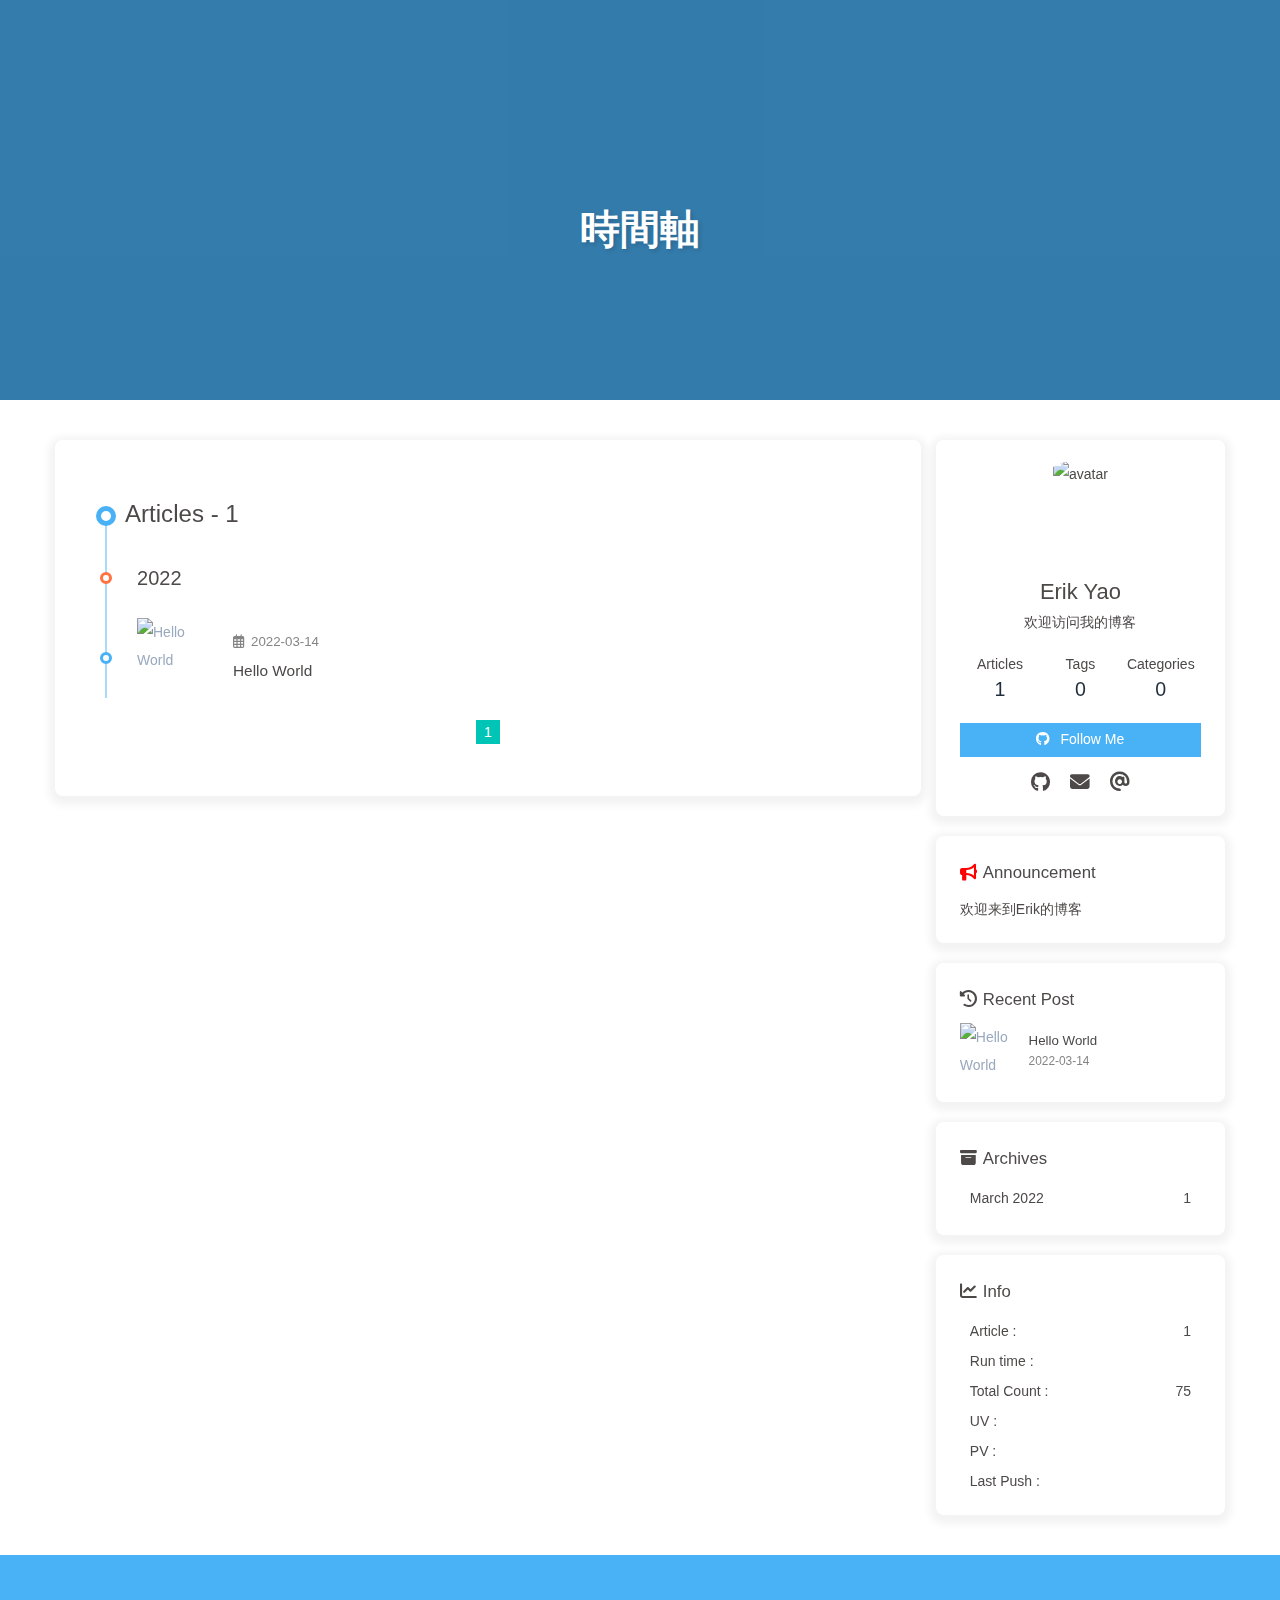
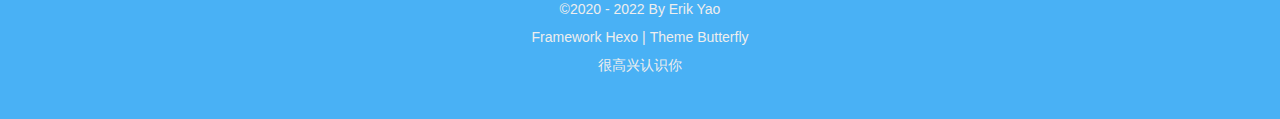
==== archives/index.html @ ccae439d "Site updated: 2022-03-14 22:04:06" ====
<!DOCTYPE html><html lang="zh-CH" data-theme="light"><head><meta charset="UTF-8"><meta http-equiv="X-UA-Compatible" content="IE=edge"><meta name="viewport" content="width=device-width, initial-scale=1.0, maximum-scale=1.0, user-scalable=no"><title>時間軸 | ErikYao's Blog</title><meta name="keywords" content="博客,ErikYao"><meta name="author" content="Erik Yao"><meta name="copyright" content="Erik Yao"><meta name="format-detection" content="telephone=no"><meta name="theme-color" content="#ffffff"><meta name="description" content="欢迎访问我的博客">
<meta property="og:type" content="website">
<meta property="og:title" content="ErikYao&#39;s Blog">
<meta property="og:url" content="http://example.com/archives/index.html">
<meta property="og:site_name" content="ErikYao&#39;s Blog">
<meta property="og:description" content="欢迎访问我的博客">
<meta property="og:locale" content="zh_CH">
<meta property="og:image" content="http://img.crcz.com/allimg/202003/27/1585295719662904.jpg">
<meta property="article:author" content="Erik Yao">
<meta property="article:tag" content="博客,ErikYao">
<meta name="twitter:card" content="summary">
<meta name="twitter:image" content="http://img.crcz.com/allimg/202003/27/1585295719662904.jpg"><link rel="shortcut icon" href="/img/favicon.png"><link rel="canonical" href="http://example.com/archives/"><link rel="preconnect" href="//cdn.jsdelivr.net"/><link rel="preconnect" href="//busuanzi.ibruce.info"/><link rel="stylesheet" href="/css/index.css"><link rel="stylesheet" href="https://cdn.jsdelivr.net/npm/@fortawesome/fontawesome-free@6/css/all.min.css" media="print" onload="this.media='all'"><link rel="stylesheet" href="https://cdn.jsdelivr.net/npm/@fancyapps/ui/dist/fancybox.css" media="print" onload="this.media='all'"><script>const GLOBAL_CONFIG = { 
  root: '/',
  algolia: undefined,
  localSearch: {"path":"search.xml","languages":{"hits_empty":"We didn't find any results for the search: ${query}"}},
  translate: {"defaultEncoding":2,"translateDelay":0,"msgToTraditionalChinese":"繁","msgToSimplifiedChinese":"簡"},
  noticeOutdate: undefined,
  highlight: {"plugin":"highlighjs","highlightCopy":true,"highlightLang":true,"highlightHeightLimit":50},
  copy: {
    success: 'Copy successfully',
    error: 'Copy error',
    noSupport: 'The browser does not support'
  },
  relativeDate: {
    homepage: false,
    post: false
  },
  runtime: 'days',
  date_suffix: {
    just: 'Just',
    min: 'minutes ago',
    hour: 'hours ago',
    day: 'days ago',
    month: 'months ago'
  },
  copyright: undefined,
  lightbox: 'fancybox',
  Snackbar: undefined,
  source: {
    justifiedGallery: {
      js: 'https://cdn.jsdelivr.net/npm/flickr-justified-gallery@2/dist/fjGallery.min.js',
      css: 'https://cdn.jsdelivr.net/npm/flickr-justified-gallery@2/dist/fjGallery.min.css'
    }
  },
  isPhotoFigcaption: false,
  islazyload: false,
  isAnchor: false
}</script><script id="config-diff">var GLOBAL_CONFIG_SITE = {
  title: '時間軸',
  isPost: false,
  isHome: false,
  isHighlightShrink: false,
  isToc: false,
  postUpdate: '2022-03-14 22:02:42'
}</script><noscript><style type="text/css">
  #nav {
    opacity: 1
  }
  .justified-gallery img {
    opacity: 1
  }

  #recent-posts time,
  #post-meta time {
    display: inline !important
  }
</style></noscript><script>(win=>{
    win.saveToLocal = {
      set: function setWithExpiry(key, value, ttl) {
        if (ttl === 0) return
        const now = new Date()
        const expiryDay = ttl * 86400000
        const item = {
          value: value,
          expiry: now.getTime() + expiryDay,
        }
        localStorage.setItem(key, JSON.stringify(item))
      },

      get: function getWithExpiry(key) {
        const itemStr = localStorage.getItem(key)

        if (!itemStr) {
          return undefined
        }
        const item = JSON.parse(itemStr)
        const now = new Date()

        if (now.getTime() > item.expiry) {
          localStorage.removeItem(key)
          return undefined
        }
        return item.value
      }
    }
  
    win.getScript = url => new Promise((resolve, reject) => {
      const script = document.createElement('script')
      script.src = url
      script.async = true
      script.onerror = reject
      script.onload = script.onreadystatechange = function() {
        const loadState = this.readyState
        if (loadState && loadState !== 'loaded' && loadState !== 'complete') return
        script.onload = script.onreadystatechange = null
        resolve()
      }
      document.head.appendChild(script)
    })
  
      win.activateDarkMode = function () {
        document.documentElement.setAttribute('data-theme', 'dark')
        if (document.querySelector('meta[name="theme-color"]') !== null) {
          document.querySelector('meta[name="theme-color"]').setAttribute('content', '#0d0d0d')
        }
      }
      win.activateLightMode = function () {
        document.documentElement.setAttribute('data-theme', 'light')
        if (document.querySelector('meta[name="theme-color"]') !== null) {
          document.querySelector('meta[name="theme-color"]').setAttribute('content', '#ffffff')
        }
      }
      const t = saveToLocal.get('theme')
    
          if (t === 'dark') activateDarkMode()
          else if (t === 'light') activateLightMode()
        
      const asideStatus = saveToLocal.get('aside-status')
      if (asideStatus !== undefined) {
        if (asideStatus === 'hide') {
          document.documentElement.classList.add('hide-aside')
        } else {
          document.documentElement.classList.remove('hide-aside')
        }
      }
    
    const detectApple = () => {
      if(/iPad|iPhone|iPod|Macintosh/.test(navigator.userAgent)){
        document.documentElement.classList.add('apple')
      }
    }
    detectApple()
    })(window)</script><meta name="generator" content="Hexo 6.1.0"></head><body><div id="web_bg"></div><div id="sidebar"><div id="menu-mask"></div><div id="sidebar-menus"><div class="avatar-img is-center"><img src="http://img.crcz.com/allimg/202003/27/1585295719662904.jpg" onerror="onerror=null;src='/img/friend_404.gif'" alt="avatar"/></div><div class="site-data is-center"><div class="data-item"><a href="/archives/"><div class="headline">Articles</div><div class="length-num">1</div></a></div><div class="data-item"><a href="/tags/"><div class="headline">Tags</div><div class="length-num">0</div></a></div><div class="data-item"><a href="/categories/"><div class="headline">Categories</div><div class="length-num">0</div></a></div></div><hr/><div class="menus_items"><div class="menus_item"><a class="site-page" href="/"><i class="fa-fw fas fa-home"></i><span> 首頁</span></a></div><div class="menus_item"><a class="site-page" href="/archives/"><i class="fa-fw fas fa-archive"></i><span> 時間軸</span></a></div><div class="menus_item"><a class="site-page" href="/tags/"><i class="fa-fw fas fa-tags"></i><span> 標籤</span></a></div><div class="menus_item"><a class="site-page" href="/categories/"><i class="fa-fw fas fa-folder-open"></i><span> 分類</span></a></div><div class="menus_item"><a class="site-page group hide" href="javascript:void(0);"><i class="fa-fw fas fa-list"></i><span> 清單</span><i class="fas fa-chevron-down"></i></a><ul class="menus_item_child"><li><a class="site-page child" href="/music/"><i class="fa-fw fas fa-music"></i><span> 音樂</span></a></li><li><a class="site-page child" href="/movies/"><i class="fa-fw fas fa-video"></i><span> 電影</span></a></li></ul></div><div class="menus_item"><a class="site-page" href="/link/"><i class="fa-fw fas fa-link"></i><span> 友鏈</span></a></div><div class="menus_item"><a class="site-page" href="/about/"><i class="fa-fw fas fa-heart"></i><span> 關於</span></a></div></div></div></div><div class="page" id="body-wrap"><header class="not-home-page" id="page-header" style="background-image: url('https://cdn.pixabay.com/photo/2020/02/24/14/24/cat-4876360__340.jpg')"><nav id="nav"><span id="blog_name"><a id="site-name" href="/">ErikYao's Blog</a></span><div id="menus"><div id="search-button"><a class="site-page social-icon search"><i class="fas fa-search fa-fw"></i><span> Search</span></a></div><div class="menus_items"><div class="menus_item"><a class="site-page" href="/"><i class="fa-fw fas fa-home"></i><span> 首頁</span></a></div><div class="menus_item"><a class="site-page" href="/archives/"><i class="fa-fw fas fa-archive"></i><span> 時間軸</span></a></div><div class="menus_item"><a class="site-page" href="/tags/"><i class="fa-fw fas fa-tags"></i><span> 標籤</span></a></div><div class="menus_item"><a class="site-page" href="/categories/"><i class="fa-fw fas fa-folder-open"></i><span> 分類</span></a></div><div class="menus_item"><a class="site-page group hide" href="javascript:void(0);"><i class="fa-fw fas fa-list"></i><span> 清單</span><i class="fas fa-chevron-down"></i></a><ul class="menus_item_child"><li><a class="site-page child" href="/music/"><i class="fa-fw fas fa-music"></i><span> 音樂</span></a></li><li><a class="site-page child" href="/movies/"><i class="fa-fw fas fa-video"></i><span> 電影</span></a></li></ul></div><div class="menus_item"><a class="site-page" href="/link/"><i class="fa-fw fas fa-link"></i><span> 友鏈</span></a></div><div class="menus_item"><a class="site-page" href="/about/"><i class="fa-fw fas fa-heart"></i><span> 關於</span></a></div></div><div id="toggle-menu"><a class="site-page"><i class="fas fa-bars fa-fw"></i></a></div></div></nav><div id="page-site-info"><h1 id="site-title">時間軸</h1></div></header><main class="layout" id="content-inner"><div id="archive"><div class="article-sort-title">Articles - 1</div><div class="article-sort"><div class="article-sort-item year">2022</div><div class="article-sort-item"><a class="article-sort-item-img" href="/2022/03/14/hello-world/" title="Hello World"><img src="https://cdn.pixabay.com/photo/2015/04/23/22/00/tree-736881__340.jpg" alt="Hello World" onerror="this.onerror=null;this.src='/img/404.jpg'"></a><div class="article-sort-item-info"><div class="article-sort-item-time"><i class="far fa-calendar-alt"></i><time class="post-meta-date-created" datetime="2022-03-14T04:29:51.866Z" title="Created 2022-03-14 12:29:51">2022-03-14</time></div><a class="article-sort-item-title" href="/2022/03/14/hello-world/" title="Hello World">Hello World</a></div></div></div><nav id="pagination"><div class="pagination"><span class="page-number current">1</span></div></nav></div><div class="aside-content" id="aside-content"><div class="card-widget card-info"><div class="is-center"><div class="avatar-img"><img src="http://img.crcz.com/allimg/202003/27/1585295719662904.jpg" onerror="this.onerror=null;this.src='/img/friend_404.gif'" alt="avatar"/></div><div class="author-info__name">Erik Yao</div><div class="author-info__description">欢迎访问我的博客</div></div><div class="card-info-data is-center"><div class="card-info-data-item"><a href="/archives/"><div class="headline">Articles</div><div class="length-num">1</div></a></div><div class="card-info-data-item"><a href="/tags/"><div class="headline">Tags</div><div class="length-num">0</div></a></div><div class="card-info-data-item"><a href="/categories/"><div class="headline">Categories</div><div class="length-num">0</div></a></div></div><a id="card-info-btn" target="_blank" rel="noopener" href="https://github.com/xxxxxx"><i class="fab fa-github"></i><span>Follow Me</span></a><div class="card-info-social-icons is-center"><a class="social-icon" href="https://github.com/Erik-Yao" target="_blank" title="Github"><i class="fab fa-github"></i></a><a class="social-icon" href="mailto:erikyaoyyf@gmail.com" target="_blank" title="Email"><i class="fas fa-envelope"></i></a><a class="social-icon" href="mailto:2275593397@qq.com" target="_blank" title="QQ"><i class="fas fa-solid fa-at"></i></a></div></div><div class="card-widget card-announcement"><div class="item-headline"><i class="fas fa-bullhorn fa-shake"></i><span>Announcement</span></div><div class="announcement_content">欢迎来到Erik的博客</div></div><div class="sticky_layout"><div class="card-widget card-recent-post"><div class="item-headline"><i class="fas fa-history"></i><span>Recent Post</span></div><div class="aside-list"><div class="aside-list-item"><a class="thumbnail" href="/2022/03/14/hello-world/" title="Hello World"><img src="https://cdn.pixabay.com/photo/2015/04/23/22/00/tree-736881__340.jpg" onerror="this.onerror=null;this.src='/img/404.jpg'" alt="Hello World"/></a><div class="content"><a class="title" href="/2022/03/14/hello-world/" title="Hello World">Hello World</a><time datetime="2022-03-14T04:29:51.866Z" title="Created 2022-03-14 12:29:51">2022-03-14</time></div></div></div></div><div class="card-widget card-archives"><div class="item-headline"><i class="fas fa-archive"></i><span>Archives</span></div><ul class="card-archive-list"><li class="card-archive-list-item"><a class="card-archive-list-link" href="/archives/2022/03/"><span class="card-archive-list-date">March 2022</span><span class="card-archive-list-count">1</span></a></li></ul></div><div class="card-widget card-webinfo"><div class="item-headline"><i class="fas fa-chart-line"></i><span>Info</span></div><div class="webinfo"><div class="webinfo-item"><div class="item-name">Article :</div><div class="item-count">1</div></div><div class="webinfo-item"><div class="item-name">Run time :</div><div class="item-count" id="runtimeshow" data-publishDate="2022-03-14T04:00:00.000Z"></div></div><div class="webinfo-item"><div class="item-name">Total Count :</div><div class="item-count">75</div></div><div class="webinfo-item"><div class="item-name">UV :</div><div class="item-count" id="busuanzi_value_site_uv"></div></div><div class="webinfo-item"><div class="item-name">PV :</div><div class="item-count" id="busuanzi_value_site_pv"></div></div><div class="webinfo-item"><div class="item-name">Last Push :</div><div class="item-count" id="last-push-date" data-lastPushDate="2022-03-14T14:02:42.640Z"></div></div></div></div></div></div></main><footer id="footer"><div id="footer-wrap"><div class="copyright">&copy;2020 - 2022 By Erik Yao</div><div class="framework-info"><span>Framework </span><a target="_blank" rel="noopener" href="https://hexo.io">Hexo</a><span class="footer-separator">|</span><span>Theme </span><a target="_blank" rel="noopener" href="https://github.com/jerryc127/hexo-theme-butterfly">Butterfly</a></div><div class="footer_custom_text">很高兴认识你</div></div></footer></div><div id="rightside"><div id="rightside-config-hide"><button id="translateLink" type="button" title="Toggle Between Traditional Chinese And Simplified Chinese">繁</button><button id="darkmode" type="button" title="Toggle Between Light And Dark Mode"><i class="fas fa-adjust"></i></button><button id="hide-aside-btn" type="button" title="Toggle between single-column and double-column"><i class="fas fa-arrows-alt-h"></i></button></div><div id="rightside-config-show"><button id="rightside_config" type="button" title="Setting"><i class="fas fa-cog fa-spin"></i></button><button id="go-up" type="button" title="Back To Top"><i class="fas fa-arrow-up"></i></button></div></div><div id="local-search"><div class="search-dialog"><nav class="search-nav"><span class="search-dialog-title">Local search</span><span id="loading-status"></span><button class="search-close-button"><i class="fas fa-times"></i></button></nav><div class="is-center" id="loading-database"><i class="fas fa-spinner fa-pulse"></i><span>  Loading the Database</span></div><div class="search-wrap"><div id="local-search-input"><div class="local-search-box"><input class="local-search-box--input" placeholder="Search for Posts" type="text"/></div></div><hr/><div id="local-search-results"></div></div></div><div id="search-mask"></div></div><div><script src="/js/utils.js"></script><script src="/js/main.js"></script><script src="/js/tw_cn.js"></script><script src="https://cdn.jsdelivr.net/npm/@fancyapps/ui/dist/fancybox.umd.js"></script><script src="https://cdn.jsdelivr.net/npm/instant.page/instantpage.min.js" type="module"></script><script>function panguFn () {
  if (typeof pangu === 'object') pangu.autoSpacingPage()
  else {
    getScript('https://cdn.jsdelivr.net/npm/pangu/dist/browser/pangu.min.js')
      .then(() => {
        pangu.autoSpacingPage()
      })
  }
}

function panguInit () {
  if (false){
    GLOBAL_CONFIG_SITE.isPost && panguFn()
  } else {
    panguFn()
  }
}

document.addEventListener('DOMContentLoaded', panguInit)</script><script src="/js/search/local-search.js"></script><div class="js-pjax"><script>(() => {
  const $mermaidWrap = document.querySelectorAll('#article-container .mermaid-wrap')
  if ($mermaidWrap.length) {
    window.runMermaid = () => {
      window.loadMermaid = true
      const theme = document.documentElement.getAttribute('data-theme') === 'dark' ? 'dark' : 'default'

      Array.from($mermaidWrap).forEach((item, index) => {
        const mermaidSrc = item.firstElementChild
        const mermaidThemeConfig = '%%{init:{ \'theme\':\'' + theme + '\'}}%%\n'
        const mermaidID = 'mermaid-' + index
        const mermaidDefinition = mermaidThemeConfig + mermaidSrc.textContent
        mermaid.mermaidAPI.render(mermaidID, mermaidDefinition, (svgCode) => {
          mermaidSrc.insertAdjacentHTML('afterend', svgCode)
        })
      })
    }

    const loadMermaid = () => {
      window.loadMermaid ? runMermaid() : getScript('https://cdn.jsdelivr.net/npm/mermaid/dist/mermaid.min.js').then(runMermaid)
    }

    window.pjax ? loadMermaid() : document.addEventListener('DOMContentLoaded', loadMermaid)
  }
})()</script></div><canvas class="fireworks" mobile="false"></canvas><script src="https://cdn.jsdelivr.net/npm/butterfly-extsrc@1/dist/fireworks.min.js"></script><script defer="defer" id="fluttering_ribbon" mobile="true" src="https://cdn.jsdelivr.net/npm/butterfly-extsrc@1/dist/canvas-fluttering-ribbon.min.js"></script><script src="https://cdn.jsdelivr.net/npm/butterfly-extsrc@1/dist/activate-power-mode.min.js"></script><script>POWERMODE.colorful = true;
POWERMODE.shake = true;
POWERMODE.mobile = false;
document.body.addEventListener('input', POWERMODE);
</script><script src="https://cdn.jsdelivr.net/npm/pjax/pjax.min.js"></script><script>let pjaxSelectors = ["title","#config-diff","#body-wrap","#rightside-config-hide","#rightside-config-show",".js-pjax"]

var pjax = new Pjax({
  elements: 'a:not([target="_blank"])',
  selectors: pjaxSelectors,
  cacheBust: false,
  analytics: false,
  scrollRestoration: false
})

document.addEventListener('pjax:send', function () {

  // removeEventListener scroll 
  window.tocScrollFn && window.removeEventListener('scroll', window.tocScrollFn)
  window.scrollCollect && window.removeEventListener('scroll', scrollCollect)

  typeof preloader === 'object' && preloader.initLoading()
  document.getElementById('rightside').style.cssText = "opacity: ''; transform: ''"
  
  if (window.aplayers) {
    for (let i = 0; i < window.aplayers.length; i++) {
      if (!window.aplayers[i].options.fixed) {
        window.aplayers[i].destroy()
      }
    }
  }

  typeof typed === 'object' && typed.destroy()

  //reset readmode
  const $bodyClassList = document.body.classList
  $bodyClassList.contains('read-mode') && $bodyClassList.remove('read-mode')

})

document.addEventListener('pjax:complete', function () {
  window.refreshFn()

  document.querySelectorAll('script[data-pjax]').forEach(item => {
    const newScript = document.createElement('script')
    const content = item.text || item.textContent || item.innerHTML || ""
    Array.from(item.attributes).forEach(attr => newScript.setAttribute(attr.name, attr.value))
    newScript.appendChild(document.createTextNode(content))
    item.parentNode.replaceChild(newScript, item)
  })

  GLOBAL_CONFIG.islazyload && window.lazyLoadInstance.update()

  typeof chatBtnFn === 'function' && chatBtnFn()
  typeof panguInit === 'function' && panguInit()

  // google analytics
  typeof gtag === 'function' && gtag('config', '', {'page_path': window.location.pathname});

  // baidu analytics
  typeof _hmt === 'object' && _hmt.push(['_trackPageview',window.location.pathname]);

  typeof loadMeting === 'function' && document.getElementsByClassName('aplayer').length && loadMeting()

  // prismjs
  typeof Prism === 'object' && Prism.highlightAll()

  typeof preloader === 'object' && preloader.endLoading()
})

document.addEventListener('pjax:error', (e) => {
  if (e.request.status === 404) {
    pjax.loadUrl('/404.html')
  }
})</script><script async data-pjax src="//busuanzi.ibruce.info/busuanzi/2.3/busuanzi.pure.mini.js"></script></div></body></html>
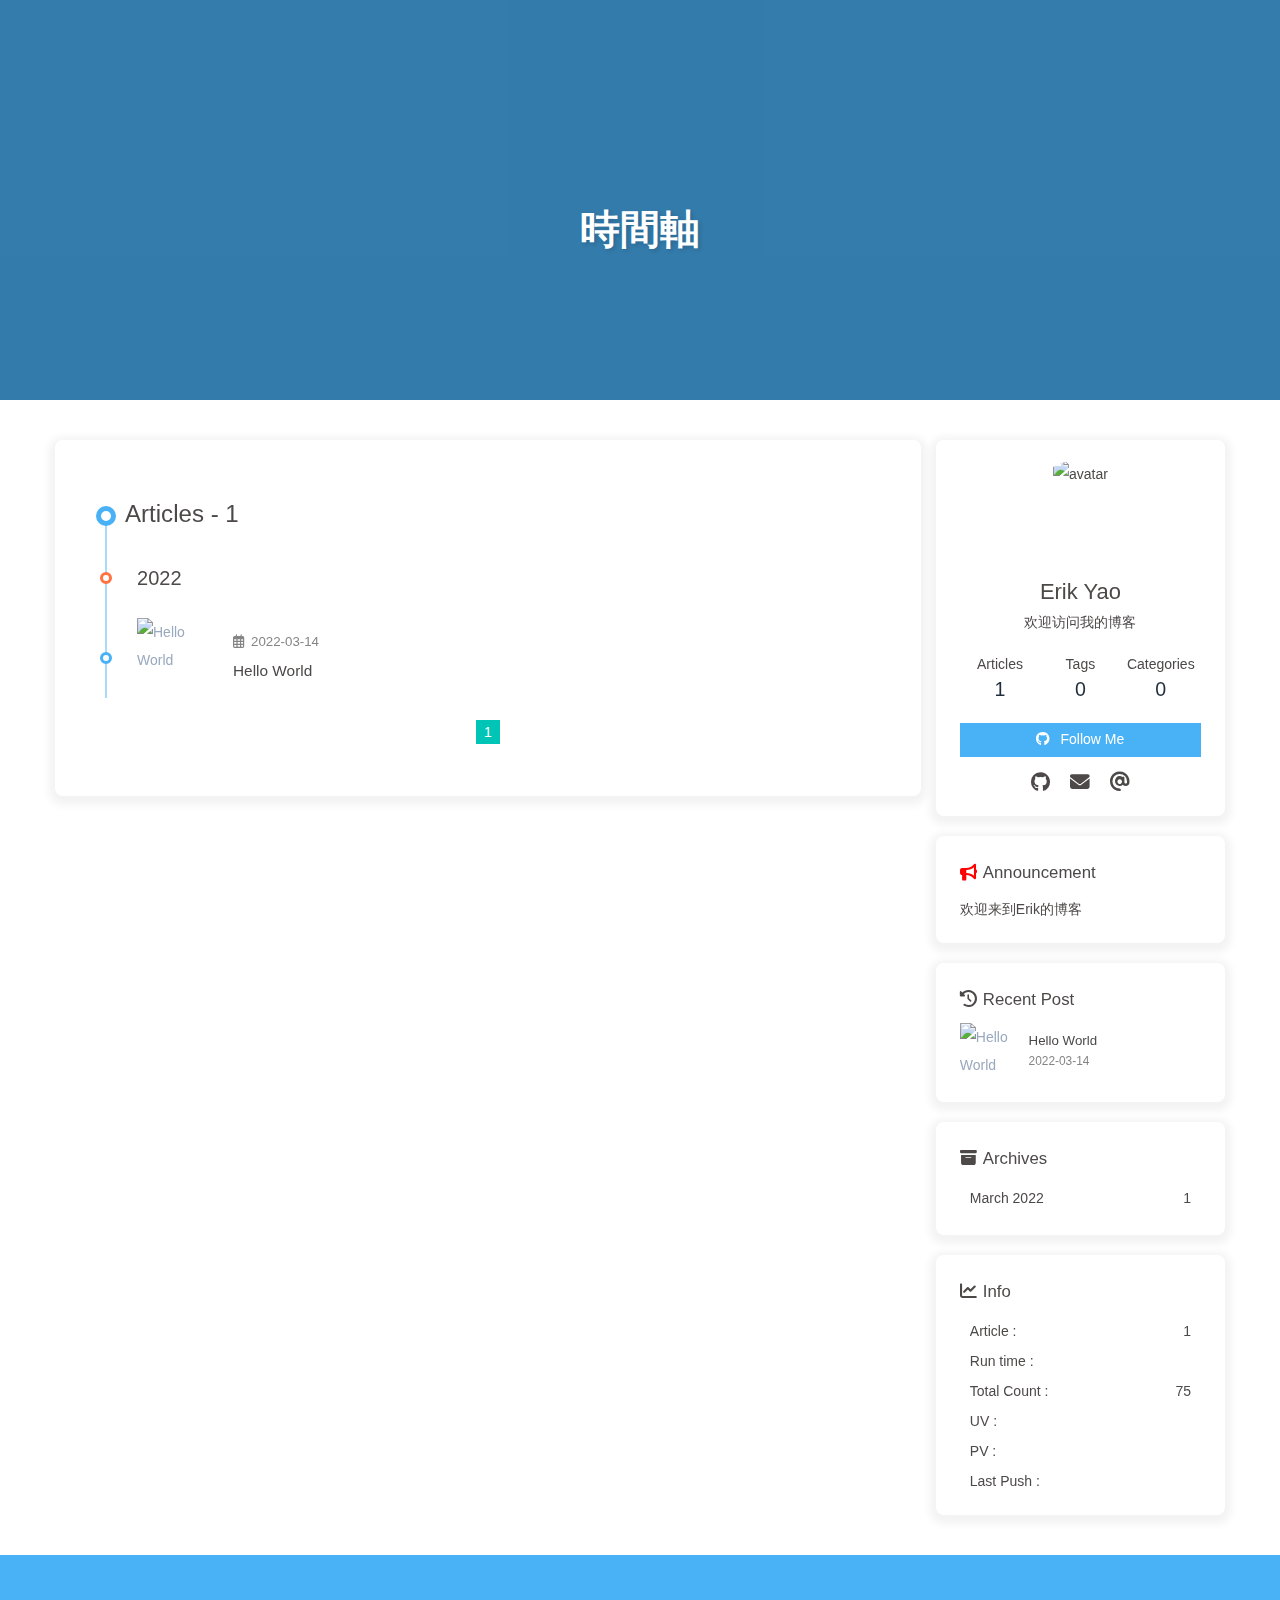
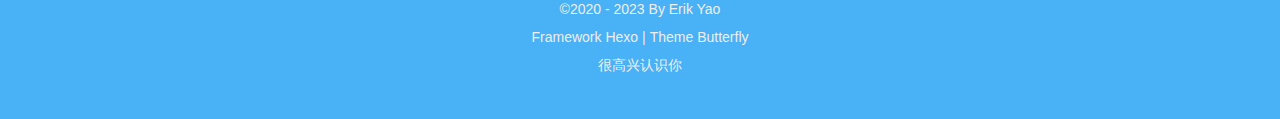
==== commit 49c2fefb: "Site updated: 2023-01-25 02:01:11" ====
--- a/archives/index.html
+++ b/archives/index.html
@@ -51,7 +51,7 @@
   isHome: false,
   isHighlightShrink: false,
   isToc: false,
-  postUpdate: '2022-03-14 22:02:42'
+  postUpdate: '2023-01-25 02:00:38'
 }</script><noscript><style type="text/css">
   #nav {
     opacity: 1
@@ -140,7 +140,7 @@
       }
     }
     detectApple()
-    })(window)</script><meta name="generator" content="Hexo 6.1.0"></head><body><div id="web_bg"></div><div id="sidebar"><div id="menu-mask"></div><div id="sidebar-menus"><div class="avatar-img is-center"><img src="http://img.crcz.com/allimg/202003/27/1585295719662904.jpg" onerror="onerror=null;src='/img/friend_404.gif'" alt="avatar"/></div><div class="site-data is-center"><div class="data-item"><a href="/archives/"><div class="headline">Articles</div><div class="length-num">1</div></a></div><div class="data-item"><a href="/tags/"><div class="headline">Tags</div><div class="length-num">0</div></a></div><div class="data-item"><a href="/categories/"><div class="headline">Categories</div><div class="length-num">0</div></a></div></div><hr/><div class="menus_items"><div class="menus_item"><a class="site-page" href="/"><i class="fa-fw fas fa-home"></i><span> 首頁</span></a></div><div class="menus_item"><a class="site-page" href="/archives/"><i class="fa-fw fas fa-archive"></i><span> 時間軸</span></a></div><div class="menus_item"><a class="site-page" href="/tags/"><i class="fa-fw fas fa-tags"></i><span> 標籤</span></a></div><div class="menus_item"><a class="site-page" href="/categories/"><i class="fa-fw fas fa-folder-open"></i><span> 分類</span></a></div><div class="menus_item"><a class="site-page group hide" href="javascript:void(0);"><i class="fa-fw fas fa-list"></i><span> 清單</span><i class="fas fa-chevron-down"></i></a><ul class="menus_item_child"><li><a class="site-page child" href="/music/"><i class="fa-fw fas fa-music"></i><span> 音樂</span></a></li><li><a class="site-page child" href="/movies/"><i class="fa-fw fas fa-video"></i><span> 電影</span></a></li></ul></div><div class="menus_item"><a class="site-page" href="/link/"><i class="fa-fw fas fa-link"></i><span> 友鏈</span></a></div><div class="menus_item"><a class="site-page" href="/about/"><i class="fa-fw fas fa-heart"></i><span> 關於</span></a></div></div></div></div><div class="page" id="body-wrap"><header class="not-home-page" id="page-header" style="background-image: url('https://cdn.pixabay.com/photo/2020/02/24/14/24/cat-4876360__340.jpg')"><nav id="nav"><span id="blog_name"><a id="site-name" href="/">ErikYao's Blog</a></span><div id="menus"><div id="search-button"><a class="site-page social-icon search"><i class="fas fa-search fa-fw"></i><span> Search</span></a></div><div class="menus_items"><div class="menus_item"><a class="site-page" href="/"><i class="fa-fw fas fa-home"></i><span> 首頁</span></a></div><div class="menus_item"><a class="site-page" href="/archives/"><i class="fa-fw fas fa-archive"></i><span> 時間軸</span></a></div><div class="menus_item"><a class="site-page" href="/tags/"><i class="fa-fw fas fa-tags"></i><span> 標籤</span></a></div><div class="menus_item"><a class="site-page" href="/categories/"><i class="fa-fw fas fa-folder-open"></i><span> 分類</span></a></div><div class="menus_item"><a class="site-page group hide" href="javascript:void(0);"><i class="fa-fw fas fa-list"></i><span> 清單</span><i class="fas fa-chevron-down"></i></a><ul class="menus_item_child"><li><a class="site-page child" href="/music/"><i class="fa-fw fas fa-music"></i><span> 音樂</span></a></li><li><a class="site-page child" href="/movies/"><i class="fa-fw fas fa-video"></i><span> 電影</span></a></li></ul></div><div class="menus_item"><a class="site-page" href="/link/"><i class="fa-fw fas fa-link"></i><span> 友鏈</span></a></div><div class="menus_item"><a class="site-page" href="/about/"><i class="fa-fw fas fa-heart"></i><span> 關於</span></a></div></div><div id="toggle-menu"><a class="site-page"><i class="fas fa-bars fa-fw"></i></a></div></div></nav><div id="page-site-info"><h1 id="site-title">時間軸</h1></div></header><main class="layout" id="content-inner"><div id="archive"><div class="article-sort-title">Articles - 1</div><div class="article-sort"><div class="article-sort-item year">2022</div><div class="article-sort-item"><a class="article-sort-item-img" href="/2022/03/14/hello-world/" title="Hello World"><img src="https://cdn.pixabay.com/photo/2015/04/23/22/00/tree-736881__340.jpg" alt="Hello World" onerror="this.onerror=null;this.src='/img/404.jpg'"></a><div class="article-sort-item-info"><div class="article-sort-item-time"><i class="far fa-calendar-alt"></i><time class="post-meta-date-created" datetime="2022-03-14T04:29:51.866Z" title="Created 2022-03-14 12:29:51">2022-03-14</time></div><a class="article-sort-item-title" href="/2022/03/14/hello-world/" title="Hello World">Hello World</a></div></div></div><nav id="pagination"><div class="pagination"><span class="page-number current">1</span></div></nav></div><div class="aside-content" id="aside-content"><div class="card-widget card-info"><div class="is-center"><div class="avatar-img"><img src="http://img.crcz.com/allimg/202003/27/1585295719662904.jpg" onerror="this.onerror=null;this.src='/img/friend_404.gif'" alt="avatar"/></div><div class="author-info__name">Erik Yao</div><div class="author-info__description">欢迎访问我的博客</div></div><div class="card-info-data is-center"><div class="card-info-data-item"><a href="/archives/"><div class="headline">Articles</div><div class="length-num">1</div></a></div><div class="card-info-data-item"><a href="/tags/"><div class="headline">Tags</div><div class="length-num">0</div></a></div><div class="card-info-data-item"><a href="/categories/"><div class="headline">Categories</div><div class="length-num">0</div></a></div></div><a id="card-info-btn" target="_blank" rel="noopener" href="https://github.com/xxxxxx"><i class="fab fa-github"></i><span>Follow Me</span></a><div class="card-info-social-icons is-center"><a class="social-icon" href="https://github.com/Erik-Yao" target="_blank" title="Github"><i class="fab fa-github"></i></a><a class="social-icon" href="mailto:erikyaoyyf@gmail.com" target="_blank" title="Email"><i class="fas fa-envelope"></i></a><a class="social-icon" href="mailto:2275593397@qq.com" target="_blank" title="QQ"><i class="fas fa-solid fa-at"></i></a></div></div><div class="card-widget card-announcement"><div class="item-headline"><i class="fas fa-bullhorn fa-shake"></i><span>Announcement</span></div><div class="announcement_content">欢迎来到Erik的博客</div></div><div class="sticky_layout"><div class="card-widget card-recent-post"><div class="item-headline"><i class="fas fa-history"></i><span>Recent Post</span></div><div class="aside-list"><div class="aside-list-item"><a class="thumbnail" href="/2022/03/14/hello-world/" title="Hello World"><img src="https://cdn.pixabay.com/photo/2015/04/23/22/00/tree-736881__340.jpg" onerror="this.onerror=null;this.src='/img/404.jpg'" alt="Hello World"/></a><div class="content"><a class="title" href="/2022/03/14/hello-world/" title="Hello World">Hello World</a><time datetime="2022-03-14T04:29:51.866Z" title="Created 2022-03-14 12:29:51">2022-03-14</time></div></div></div></div><div class="card-widget card-archives"><div class="item-headline"><i class="fas fa-archive"></i><span>Archives</span></div><ul class="card-archive-list"><li class="card-archive-list-item"><a class="card-archive-list-link" href="/archives/2022/03/"><span class="card-archive-list-date">March 2022</span><span class="card-archive-list-count">1</span></a></li></ul></div><div class="card-widget card-webinfo"><div class="item-headline"><i class="fas fa-chart-line"></i><span>Info</span></div><div class="webinfo"><div class="webinfo-item"><div class="item-name">Article :</div><div class="item-count">1</div></div><div class="webinfo-item"><div class="item-name">Run time :</div><div class="item-count" id="runtimeshow" data-publishDate="2022-03-14T04:00:00.000Z"></div></div><div class="webinfo-item"><div class="item-name">Total Count :</div><div class="item-count">75</div></div><div class="webinfo-item"><div class="item-name">UV :</div><div class="item-count" id="busuanzi_value_site_uv"></div></div><div class="webinfo-item"><div class="item-name">PV :</div><div class="item-count" id="busuanzi_value_site_pv"></div></div><div class="webinfo-item"><div class="item-name">Last Push :</div><div class="item-count" id="last-push-date" data-lastPushDate="2022-03-14T14:02:42.640Z"></div></div></div></div></div></div></main><footer id="footer"><div id="footer-wrap"><div class="copyright">&copy;2020 - 2022 By Erik Yao</div><div class="framework-info"><span>Framework </span><a target="_blank" rel="noopener" href="https://hexo.io">Hexo</a><span class="footer-separator">|</span><span>Theme </span><a target="_blank" rel="noopener" href="https://github.com/jerryc127/hexo-theme-butterfly">Butterfly</a></div><div class="footer_custom_text">很高兴认识你</div></div></footer></div><div id="rightside"><div id="rightside-config-hide"><button id="translateLink" type="button" title="Toggle Between Traditional Chinese And Simplified Chinese">繁</button><button id="darkmode" type="button" title="Toggle Between Light And Dark Mode"><i class="fas fa-adjust"></i></button><button id="hide-aside-btn" type="button" title="Toggle between single-column and double-column"><i class="fas fa-arrows-alt-h"></i></button></div><div id="rightside-config-show"><button id="rightside_config" type="button" title="Setting"><i class="fas fa-cog fa-spin"></i></button><button id="go-up" type="button" title="Back To Top"><i class="fas fa-arrow-up"></i></button></div></div><div id="local-search"><div class="search-dialog"><nav class="search-nav"><span class="search-dialog-title">Local search</span><span id="loading-status"></span><button class="search-close-button"><i class="fas fa-times"></i></button></nav><div class="is-center" id="loading-database"><i class="fas fa-spinner fa-pulse"></i><span>  Loading the Database</span></div><div class="search-wrap"><div id="local-search-input"><div class="local-search-box"><input class="local-search-box--input" placeholder="Search for Posts" type="text"/></div></div><hr/><div id="local-search-results"></div></div></div><div id="search-mask"></div></div><div><script src="/js/utils.js"></script><script src="/js/main.js"></script><script src="/js/tw_cn.js"></script><script src="https://cdn.jsdelivr.net/npm/@fancyapps/ui/dist/fancybox.umd.js"></script><script src="https://cdn.jsdelivr.net/npm/instant.page/instantpage.min.js" type="module"></script><script>function panguFn () {
+    })(window)</script><meta name="generator" content="Hexo 6.1.0"></head><body><div id="web_bg"></div><div id="sidebar"><div id="menu-mask"></div><div id="sidebar-menus"><div class="avatar-img is-center"><img src="http://img.crcz.com/allimg/202003/27/1585295719662904.jpg" onerror="onerror=null;src='/img/friend_404.gif'" alt="avatar"/></div><div class="site-data is-center"><div class="data-item"><a href="/archives/"><div class="headline">Articles</div><div class="length-num">1</div></a></div><div class="data-item"><a href="/tags/"><div class="headline">Tags</div><div class="length-num">0</div></a></div><div class="data-item"><a href="/categories/"><div class="headline">Categories</div><div class="length-num">0</div></a></div></div><hr/><div class="menus_items"><div class="menus_item"><a class="site-page" href="/"><i class="fa-fw fas fa-home"></i><span> 首頁</span></a></div><div class="menus_item"><a class="site-page" href="/archives/"><i class="fa-fw fas fa-archive"></i><span> 時間軸</span></a></div><div class="menus_item"><a class="site-page" href="/tags/"><i class="fa-fw fas fa-tags"></i><span> 標籤</span></a></div><div class="menus_item"><a class="site-page" href="/categories/"><i class="fa-fw fas fa-folder-open"></i><span> 分類</span></a></div><div class="menus_item"><a class="site-page group hide" href="javascript:void(0);"><i class="fa-fw fas fa-list"></i><span> 清單</span><i class="fas fa-chevron-down"></i></a><ul class="menus_item_child"><li><a class="site-page child" href="/music/"><i class="fa-fw fas fa-music"></i><span> 音樂</span></a></li><li><a class="site-page child" href="/movies/"><i class="fa-fw fas fa-video"></i><span> 電影</span></a></li></ul></div><div class="menus_item"><a class="site-page" href="/link/"><i class="fa-fw fas fa-link"></i><span> 友鏈</span></a></div><div class="menus_item"><a class="site-page" href="/about/"><i class="fa-fw fas fa-heart"></i><span> 關於</span></a></div></div></div></div><div class="page" id="body-wrap"><header class="not-home-page" id="page-header" style="background-image: url('https://cdn.pixabay.com/photo/2020/02/24/14/24/cat-4876360__340.jpg')"><nav id="nav"><span id="blog_name"><a id="site-name" href="/">ErikYao's Blog</a></span><div id="menus"><div id="search-button"><a class="site-page social-icon search"><i class="fas fa-search fa-fw"></i><span> Search</span></a></div><div class="menus_items"><div class="menus_item"><a class="site-page" href="/"><i class="fa-fw fas fa-home"></i><span> 首頁</span></a></div><div class="menus_item"><a class="site-page" href="/archives/"><i class="fa-fw fas fa-archive"></i><span> 時間軸</span></a></div><div class="menus_item"><a class="site-page" href="/tags/"><i class="fa-fw fas fa-tags"></i><span> 標籤</span></a></div><div class="menus_item"><a class="site-page" href="/categories/"><i class="fa-fw fas fa-folder-open"></i><span> 分類</span></a></div><div class="menus_item"><a class="site-page group hide" href="javascript:void(0);"><i class="fa-fw fas fa-list"></i><span> 清單</span><i class="fas fa-chevron-down"></i></a><ul class="menus_item_child"><li><a class="site-page child" href="/music/"><i class="fa-fw fas fa-music"></i><span> 音樂</span></a></li><li><a class="site-page child" href="/movies/"><i class="fa-fw fas fa-video"></i><span> 電影</span></a></li></ul></div><div class="menus_item"><a class="site-page" href="/link/"><i class="fa-fw fas fa-link"></i><span> 友鏈</span></a></div><div class="menus_item"><a class="site-page" href="/about/"><i class="fa-fw fas fa-heart"></i><span> 關於</span></a></div></div><div id="toggle-menu"><a class="site-page"><i class="fas fa-bars fa-fw"></i></a></div></div></nav><div id="page-site-info"><h1 id="site-title">時間軸</h1></div></header><main class="layout" id="content-inner"><div id="archive"><div class="article-sort-title">Articles - 1</div><div class="article-sort"><div class="article-sort-item year">2022</div><div class="article-sort-item"><a class="article-sort-item-img" href="/2022/03/14/hello-world/" title="Hello World"><img src="https://cdn.pixabay.com/photo/2015/04/23/22/00/tree-736881__340.jpg" alt="Hello World" onerror="this.onerror=null;this.src='/img/404.jpg'"></a><div class="article-sort-item-info"><div class="article-sort-item-time"><i class="far fa-calendar-alt"></i><time class="post-meta-date-created" datetime="2022-03-14T04:29:51.866Z" title="Created 2022-03-14 12:29:51">2022-03-14</time></div><a class="article-sort-item-title" href="/2022/03/14/hello-world/" title="Hello World">Hello World</a></div></div></div><nav id="pagination"><div class="pagination"><span class="page-number current">1</span></div></nav></div><div class="aside-content" id="aside-content"><div class="card-widget card-info"><div class="is-center"><div class="avatar-img"><img src="http://img.crcz.com/allimg/202003/27/1585295719662904.jpg" onerror="this.onerror=null;this.src='/img/friend_404.gif'" alt="avatar"/></div><div class="author-info__name">Erik Yao</div><div class="author-info__description">欢迎访问我的博客</div></div><div class="card-info-data is-center"><div class="card-info-data-item"><a href="/archives/"><div class="headline">Articles</div><div class="length-num">1</div></a></div><div class="card-info-data-item"><a href="/tags/"><div class="headline">Tags</div><div class="length-num">0</div></a></div><div class="card-info-data-item"><a href="/categories/"><div class="headline">Categories</div><div class="length-num">0</div></a></div></div><a id="card-info-btn" target="_blank" rel="noopener" href="https://github.com/xxxxxx"><i class="fab fa-github"></i><span>Follow Me</span></a><div class="card-info-social-icons is-center"><a class="social-icon" href="https://github.com/Erik-Yao" target="_blank" title="Github"><i class="fab fa-github"></i></a><a class="social-icon" href="mailto:erikyaoyyf@gmail.com" target="_blank" title="Email"><i class="fas fa-envelope"></i></a><a class="social-icon" href="mailto:2275593397@qq.com" target="_blank" title="QQ"><i class="fas fa-solid fa-at"></i></a></div></div><div class="card-widget card-announcement"><div class="item-headline"><i class="fas fa-bullhorn fa-shake"></i><span>Announcement</span></div><div class="announcement_content">欢迎来到Erik的博客</div></div><div class="sticky_layout"><div class="card-widget card-recent-post"><div class="item-headline"><i class="fas fa-history"></i><span>Recent Post</span></div><div class="aside-list"><div class="aside-list-item"><a class="thumbnail" href="/2022/03/14/hello-world/" title="Hello World"><img src="https://cdn.pixabay.com/photo/2015/04/23/22/00/tree-736881__340.jpg" onerror="this.onerror=null;this.src='/img/404.jpg'" alt="Hello World"/></a><div class="content"><a class="title" href="/2022/03/14/hello-world/" title="Hello World">Hello World</a><time datetime="2022-03-14T04:29:51.866Z" title="Created 2022-03-14 12:29:51">2022-03-14</time></div></div></div></div><div class="card-widget card-archives"><div class="item-headline"><i class="fas fa-archive"></i><span>Archives</span></div><ul class="card-archive-list"><li class="card-archive-list-item"><a class="card-archive-list-link" href="/archives/2022/03/"><span class="card-archive-list-date">March 2022</span><span class="card-archive-list-count">1</span></a></li></ul></div><div class="card-widget card-webinfo"><div class="item-headline"><i class="fas fa-chart-line"></i><span>Info</span></div><div class="webinfo"><div class="webinfo-item"><div class="item-name">Article :</div><div class="item-count">1</div></div><div class="webinfo-item"><div class="item-name">Run time :</div><div class="item-count" id="runtimeshow" data-publishDate="2022-03-14T04:00:00.000Z"></div></div><div class="webinfo-item"><div class="item-name">Total Count :</div><div class="item-count">75</div></div><div class="webinfo-item"><div class="item-name">UV :</div><div class="item-count" id="busuanzi_value_site_uv"></div></div><div class="webinfo-item"><div class="item-name">PV :</div><div class="item-count" id="busuanzi_value_site_pv"></div></div><div class="webinfo-item"><div class="item-name">Last Push :</div><div class="item-count" id="last-push-date" data-lastPushDate="2023-01-24T18:00:38.956Z"></div></div></div></div></div></div></main><footer id="footer"><div id="footer-wrap"><div class="copyright">&copy;2020 - 2023 By Erik Yao</div><div class="framework-info"><span>Framework </span><a target="_blank" rel="noopener" href="https://hexo.io">Hexo</a><span class="footer-separator">|</span><span>Theme </span><a target="_blank" rel="noopener" href="https://github.com/jerryc127/hexo-theme-butterfly">Butterfly</a></div><div class="footer_custom_text">很高兴认识你</div></div></footer></div><div id="rightside"><div id="rightside-config-hide"><button id="translateLink" type="button" title="Toggle Between Traditional Chinese And Simplified Chinese">繁</button><button id="darkmode" type="button" title="Toggle Between Light And Dark Mode"><i class="fas fa-adjust"></i></button><button id="hide-aside-btn" type="button" title="Toggle between single-column and double-column"><i class="fas fa-arrows-alt-h"></i></button></div><div id="rightside-config-show"><button id="rightside_config" type="button" title="Setting"><i class="fas fa-cog fa-spin"></i></button><button id="go-up" type="button" title="Back To Top"><i class="fas fa-arrow-up"></i></button></div></div><div id="local-search"><div class="search-dialog"><nav class="search-nav"><span class="search-dialog-title">Local search</span><span id="loading-status"></span><button class="search-close-button"><i class="fas fa-times"></i></button></nav><div class="is-center" id="loading-database"><i class="fas fa-spinner fa-pulse"></i><span>  Loading the Database</span></div><div class="search-wrap"><div id="local-search-input"><div class="local-search-box"><input class="local-search-box--input" placeholder="Search for Posts" type="text"/></div></div><hr/><div id="local-search-results"></div></div></div><div id="search-mask"></div></div><div><script src="/js/utils.js"></script><script src="/js/main.js"></script><script src="/js/tw_cn.js"></script><script src="https://cdn.jsdelivr.net/npm/@fancyapps/ui/dist/fancybox.umd.js"></script><script src="https://cdn.jsdelivr.net/npm/instant.page/instantpage.min.js" type="module"></script><script>function panguFn () {
   if (typeof pangu === 'object') pangu.autoSpacingPage()
   else {
     getScript('https://cdn.jsdelivr.net/npm/pangu/dist/browser/pangu.min.js')
@@ -182,11 +182,11 @@
 
     window.pjax ? loadMermaid() : document.addEventListener('DOMContentLoaded', loadMermaid)
   }
-})()</script></div><canvas class="fireworks" mobile="false"></canvas><script src="https://cdn.jsdelivr.net/npm/butterfly-extsrc@1/dist/fireworks.min.js"></script><script defer="defer" id="fluttering_ribbon" mobile="true" src="https://cdn.jsdelivr.net/npm/butterfly-extsrc@1/dist/canvas-fluttering-ribbon.min.js"></script><script src="https://cdn.jsdelivr.net/npm/butterfly-extsrc@1/dist/activate-power-mode.min.js"></script><script>POWERMODE.colorful = true;
+})()</script></div><div class="aplayer no-destroy" data-id="60198" data-server="netease" data-type="playlist" data-fixed="true" data-autoplay="true"> </div><canvas class="fireworks" mobile="false"></canvas><script src="https://cdn.jsdelivr.net/npm/butterfly-extsrc@1/dist/fireworks.min.js"></script><script defer="defer" id="fluttering_ribbon" mobile="true" src="https://cdn.jsdelivr.net/npm/butterfly-extsrc@1/dist/canvas-fluttering-ribbon.min.js"></script><script src="https://cdn.jsdelivr.net/npm/butterfly-extsrc@1/dist/activate-power-mode.min.js"></script><script>POWERMODE.colorful = true;
 POWERMODE.shake = true;
 POWERMODE.mobile = false;
 document.body.addEventListener('input', POWERMODE);
-</script><script src="https://cdn.jsdelivr.net/npm/pjax/pjax.min.js"></script><script>let pjaxSelectors = ["title","#config-diff","#body-wrap","#rightside-config-hide","#rightside-config-show",".js-pjax"]
+</script><link rel="stylesheet" href="https://cdn.jsdelivr.net/npm/aplayer/dist/APlayer.min.css" media="print" onload="this.media='all'"><script src="https://cdn.jsdelivr.net/npm/aplayer/dist/APlayer.min.js"></script><script src="https://cdn.jsdelivr.net/gh/metowolf/MetingJS@1.2/dist/Meting.min.js"></script><script src="https://cdn.jsdelivr.net/npm/pjax/pjax.min.js"></script><script>let pjaxSelectors = ["meta[property=\"og:image\"]","meta[property=\"og:title\"]","meta[property=\"og:url\"]","title","#config-diff","#body-wrap","#rightside-config-hide","#rightside-config-show",".js-pjax"]
 
 var pjax = new Pjax({
   elements: 'a:not([target="_blank"])',
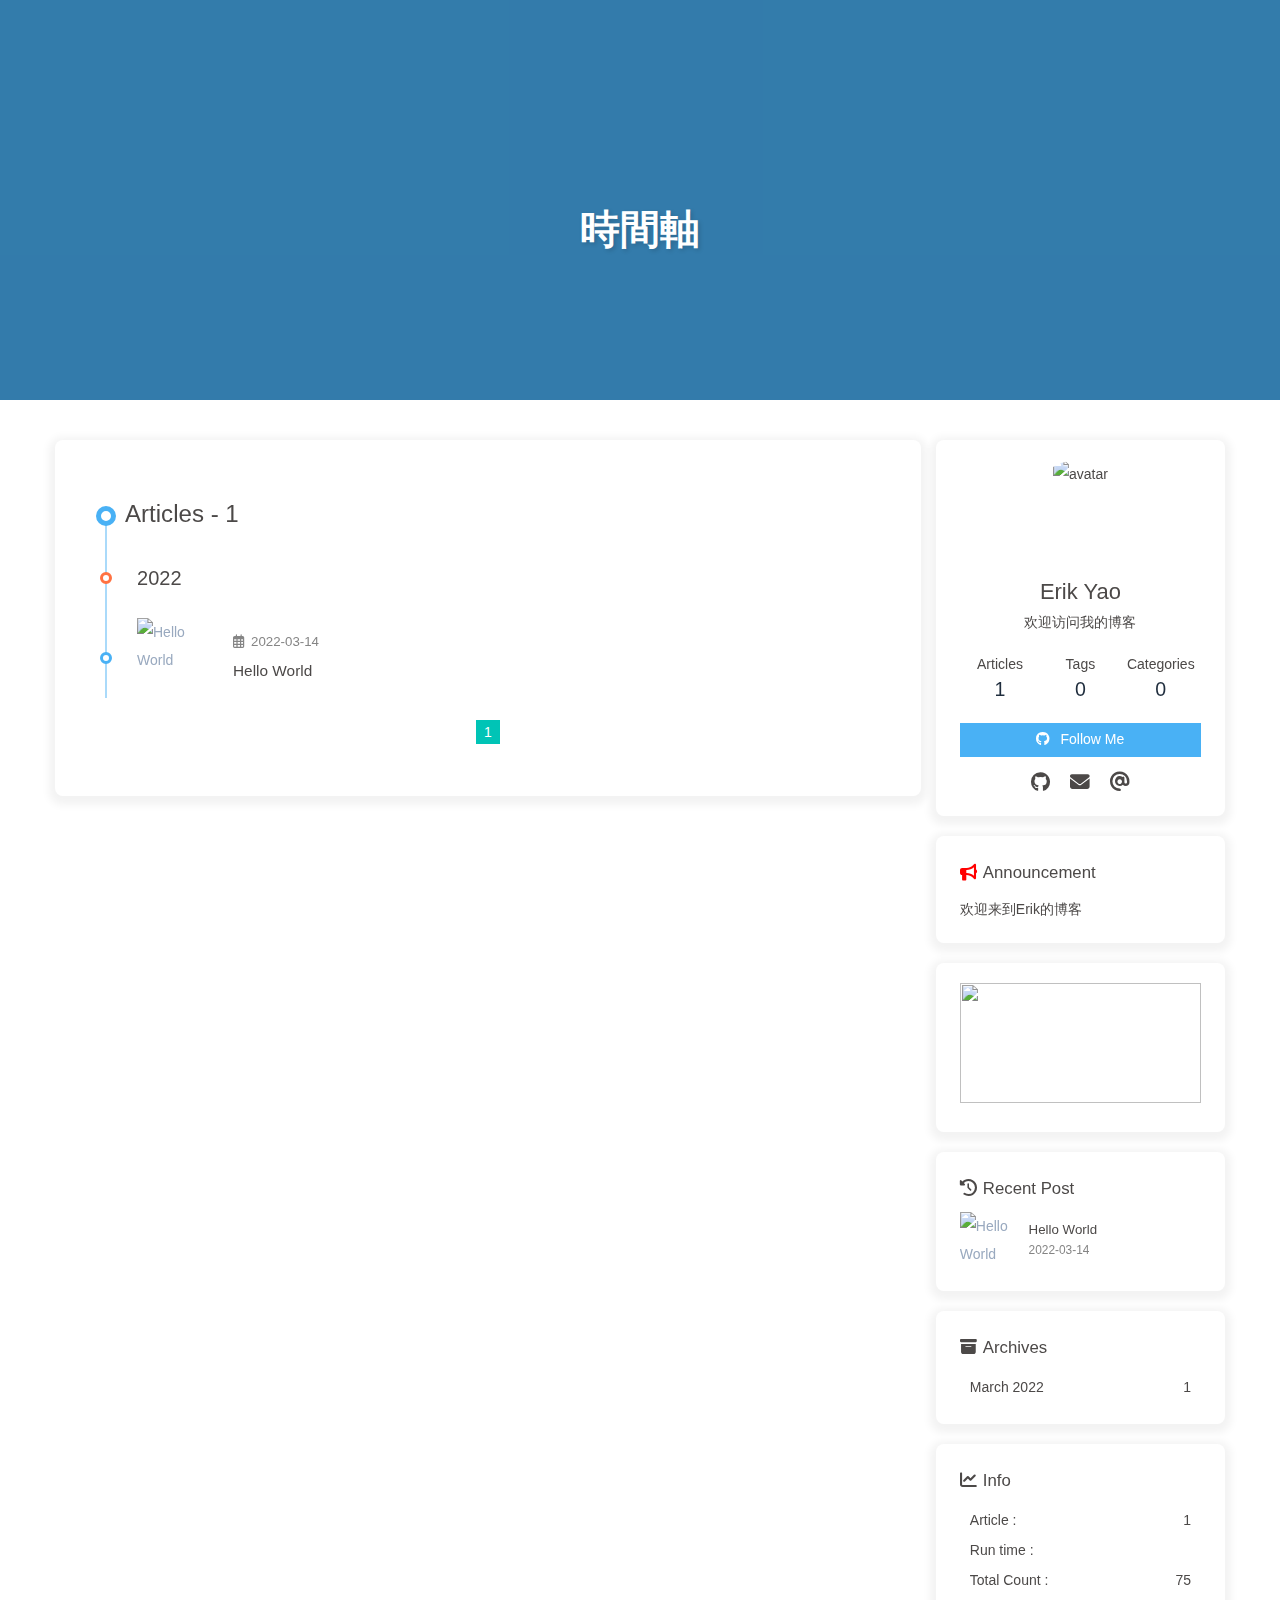
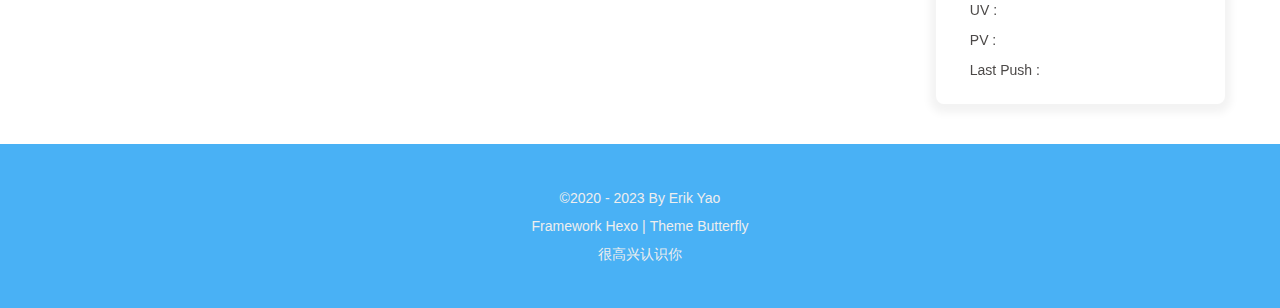
==== commit 2ade0905: "Site updated: 2023-11-16 17:25:44" ====
--- a/archives/index.html
+++ b/archives/index.html
@@ -51,7 +51,7 @@
   isHome: false,
   isHighlightShrink: false,
   isToc: false,
-  postUpdate: '2023-01-25 02:00:38'
+  postUpdate: '2023-11-16 17:25:41'
 }</script><noscript><style type="text/css">
   #nav {
     opacity: 1
@@ -140,7 +140,7 @@
       }
     }
     detectApple()
-    })(window)</script><meta name="generator" content="Hexo 6.1.0"></head><body><div id="web_bg"></div><div id="sidebar"><div id="menu-mask"></div><div id="sidebar-menus"><div class="avatar-img is-center"><img src="http://img.crcz.com/allimg/202003/27/1585295719662904.jpg" onerror="onerror=null;src='/img/friend_404.gif'" alt="avatar"/></div><div class="site-data is-center"><div class="data-item"><a href="/archives/"><div class="headline">Articles</div><div class="length-num">1</div></a></div><div class="data-item"><a href="/tags/"><div class="headline">Tags</div><div class="length-num">0</div></a></div><div class="data-item"><a href="/categories/"><div class="headline">Categories</div><div class="length-num">0</div></a></div></div><hr/><div class="menus_items"><div class="menus_item"><a class="site-page" href="/"><i class="fa-fw fas fa-home"></i><span> 首頁</span></a></div><div class="menus_item"><a class="site-page" href="/archives/"><i class="fa-fw fas fa-archive"></i><span> 時間軸</span></a></div><div class="menus_item"><a class="site-page" href="/tags/"><i class="fa-fw fas fa-tags"></i><span> 標籤</span></a></div><div class="menus_item"><a class="site-page" href="/categories/"><i class="fa-fw fas fa-folder-open"></i><span> 分類</span></a></div><div class="menus_item"><a class="site-page group hide" href="javascript:void(0);"><i class="fa-fw fas fa-list"></i><span> 清單</span><i class="fas fa-chevron-down"></i></a><ul class="menus_item_child"><li><a class="site-page child" href="/music/"><i class="fa-fw fas fa-music"></i><span> 音樂</span></a></li><li><a class="site-page child" href="/movies/"><i class="fa-fw fas fa-video"></i><span> 電影</span></a></li></ul></div><div class="menus_item"><a class="site-page" href="/link/"><i class="fa-fw fas fa-link"></i><span> 友鏈</span></a></div><div class="menus_item"><a class="site-page" href="/about/"><i class="fa-fw fas fa-heart"></i><span> 關於</span></a></div></div></div></div><div class="page" id="body-wrap"><header class="not-home-page" id="page-header" style="background-image: url('https://cdn.pixabay.com/photo/2020/02/24/14/24/cat-4876360__340.jpg')"><nav id="nav"><span id="blog_name"><a id="site-name" href="/">ErikYao's Blog</a></span><div id="menus"><div id="search-button"><a class="site-page social-icon search"><i class="fas fa-search fa-fw"></i><span> Search</span></a></div><div class="menus_items"><div class="menus_item"><a class="site-page" href="/"><i class="fa-fw fas fa-home"></i><span> 首頁</span></a></div><div class="menus_item"><a class="site-page" href="/archives/"><i class="fa-fw fas fa-archive"></i><span> 時間軸</span></a></div><div class="menus_item"><a class="site-page" href="/tags/"><i class="fa-fw fas fa-tags"></i><span> 標籤</span></a></div><div class="menus_item"><a class="site-page" href="/categories/"><i class="fa-fw fas fa-folder-open"></i><span> 分類</span></a></div><div class="menus_item"><a class="site-page group hide" href="javascript:void(0);"><i class="fa-fw fas fa-list"></i><span> 清單</span><i class="fas fa-chevron-down"></i></a><ul class="menus_item_child"><li><a class="site-page child" href="/music/"><i class="fa-fw fas fa-music"></i><span> 音樂</span></a></li><li><a class="site-page child" href="/movies/"><i class="fa-fw fas fa-video"></i><span> 電影</span></a></li></ul></div><div class="menus_item"><a class="site-page" href="/link/"><i class="fa-fw fas fa-link"></i><span> 友鏈</span></a></div><div class="menus_item"><a class="site-page" href="/about/"><i class="fa-fw fas fa-heart"></i><span> 關於</span></a></div></div><div id="toggle-menu"><a class="site-page"><i class="fas fa-bars fa-fw"></i></a></div></div></nav><div id="page-site-info"><h1 id="site-title">時間軸</h1></div></header><main class="layout" id="content-inner"><div id="archive"><div class="article-sort-title">Articles - 1</div><div class="article-sort"><div class="article-sort-item year">2022</div><div class="article-sort-item"><a class="article-sort-item-img" href="/2022/03/14/hello-world/" title="Hello World"><img src="https://cdn.pixabay.com/photo/2015/04/23/22/00/tree-736881__340.jpg" alt="Hello World" onerror="this.onerror=null;this.src='/img/404.jpg'"></a><div class="article-sort-item-info"><div class="article-sort-item-time"><i class="far fa-calendar-alt"></i><time class="post-meta-date-created" datetime="2022-03-14T04:29:51.866Z" title="Created 2022-03-14 12:29:51">2022-03-14</time></div><a class="article-sort-item-title" href="/2022/03/14/hello-world/" title="Hello World">Hello World</a></div></div></div><nav id="pagination"><div class="pagination"><span class="page-number current">1</span></div></nav></div><div class="aside-content" id="aside-content"><div class="card-widget card-info"><div class="is-center"><div class="avatar-img"><img src="http://img.crcz.com/allimg/202003/27/1585295719662904.jpg" onerror="this.onerror=null;this.src='/img/friend_404.gif'" alt="avatar"/></div><div class="author-info__name">Erik Yao</div><div class="author-info__description">欢迎访问我的博客</div></div><div class="card-info-data is-center"><div class="card-info-data-item"><a href="/archives/"><div class="headline">Articles</div><div class="length-num">1</div></a></div><div class="card-info-data-item"><a href="/tags/"><div class="headline">Tags</div><div class="length-num">0</div></a></div><div class="card-info-data-item"><a href="/categories/"><div class="headline">Categories</div><div class="length-num">0</div></a></div></div><a id="card-info-btn" target="_blank" rel="noopener" href="https://github.com/xxxxxx"><i class="fab fa-github"></i><span>Follow Me</span></a><div class="card-info-social-icons is-center"><a class="social-icon" href="https://github.com/Erik-Yao" target="_blank" title="Github"><i class="fab fa-github"></i></a><a class="social-icon" href="mailto:erikyaoyyf@gmail.com" target="_blank" title="Email"><i class="fas fa-envelope"></i></a><a class="social-icon" href="mailto:2275593397@qq.com" target="_blank" title="QQ"><i class="fas fa-solid fa-at"></i></a></div></div><div class="card-widget card-announcement"><div class="item-headline"><i class="fas fa-bullhorn fa-shake"></i><span>Announcement</span></div><div class="announcement_content">欢迎来到Erik的博客</div></div><div class="sticky_layout"><div class="card-widget card-recent-post"><div class="item-headline"><i class="fas fa-history"></i><span>Recent Post</span></div><div class="aside-list"><div class="aside-list-item"><a class="thumbnail" href="/2022/03/14/hello-world/" title="Hello World"><img src="https://cdn.pixabay.com/photo/2015/04/23/22/00/tree-736881__340.jpg" onerror="this.onerror=null;this.src='/img/404.jpg'" alt="Hello World"/></a><div class="content"><a class="title" href="/2022/03/14/hello-world/" title="Hello World">Hello World</a><time datetime="2022-03-14T04:29:51.866Z" title="Created 2022-03-14 12:29:51">2022-03-14</time></div></div></div></div><div class="card-widget card-archives"><div class="item-headline"><i class="fas fa-archive"></i><span>Archives</span></div><ul class="card-archive-list"><li class="card-archive-list-item"><a class="card-archive-list-link" href="/archives/2022/03/"><span class="card-archive-list-date">March 2022</span><span class="card-archive-list-count">1</span></a></li></ul></div><div class="card-widget card-webinfo"><div class="item-headline"><i class="fas fa-chart-line"></i><span>Info</span></div><div class="webinfo"><div class="webinfo-item"><div class="item-name">Article :</div><div class="item-count">1</div></div><div class="webinfo-item"><div class="item-name">Run time :</div><div class="item-count" id="runtimeshow" data-publishDate="2022-03-14T04:00:00.000Z"></div></div><div class="webinfo-item"><div class="item-name">Total Count :</div><div class="item-count">75</div></div><div class="webinfo-item"><div class="item-name">UV :</div><div class="item-count" id="busuanzi_value_site_uv"></div></div><div class="webinfo-item"><div class="item-name">PV :</div><div class="item-count" id="busuanzi_value_site_pv"></div></div><div class="webinfo-item"><div class="item-name">Last Push :</div><div class="item-count" id="last-push-date" data-lastPushDate="2023-01-24T18:00:38.956Z"></div></div></div></div></div></div></main><footer id="footer"><div id="footer-wrap"><div class="copyright">&copy;2020 - 2023 By Erik Yao</div><div class="framework-info"><span>Framework </span><a target="_blank" rel="noopener" href="https://hexo.io">Hexo</a><span class="footer-separator">|</span><span>Theme </span><a target="_blank" rel="noopener" href="https://github.com/jerryc127/hexo-theme-butterfly">Butterfly</a></div><div class="footer_custom_text">很高兴认识你</div></div></footer></div><div id="rightside"><div id="rightside-config-hide"><button id="translateLink" type="button" title="Toggle Between Traditional Chinese And Simplified Chinese">繁</button><button id="darkmode" type="button" title="Toggle Between Light And Dark Mode"><i class="fas fa-adjust"></i></button><button id="hide-aside-btn" type="button" title="Toggle between single-column and double-column"><i class="fas fa-arrows-alt-h"></i></button></div><div id="rightside-config-show"><button id="rightside_config" type="button" title="Setting"><i class="fas fa-cog fa-spin"></i></button><button id="go-up" type="button" title="Back To Top"><i class="fas fa-arrow-up"></i></button></div></div><div id="local-search"><div class="search-dialog"><nav class="search-nav"><span class="search-dialog-title">Local search</span><span id="loading-status"></span><button class="search-close-button"><i class="fas fa-times"></i></button></nav><div class="is-center" id="loading-database"><i class="fas fa-spinner fa-pulse"></i><span>  Loading the Database</span></div><div class="search-wrap"><div id="local-search-input"><div class="local-search-box"><input class="local-search-box--input" placeholder="Search for Posts" type="text"/></div></div><hr/><div id="local-search-results"></div></div></div><div id="search-mask"></div></div><div><script src="/js/utils.js"></script><script src="/js/main.js"></script><script src="/js/tw_cn.js"></script><script src="https://cdn.jsdelivr.net/npm/@fancyapps/ui/dist/fancybox.umd.js"></script><script src="https://cdn.jsdelivr.net/npm/instant.page/instantpage.min.js" type="module"></script><script>function panguFn () {
+    })(window)</script><!-- hexo injector head_end start --><link rel="stylesheet" href="https://cdn.jsdelivr.net/gh/Zfour/hexo-electric-clock@1.0.6/clock.css"><!-- hexo injector head_end end --><meta name="generator" content="Hexo 6.1.0"></head><body><div id="web_bg"></div><div id="sidebar"><div id="menu-mask"></div><div id="sidebar-menus"><div class="avatar-img is-center"><img src="http://img.crcz.com/allimg/202003/27/1585295719662904.jpg" onerror="onerror=null;src='/img/friend_404.gif'" alt="avatar"/></div><div class="site-data is-center"><div class="data-item"><a href="/archives/"><div class="headline">Articles</div><div class="length-num">1</div></a></div><div class="data-item"><a href="/tags/"><div class="headline">Tags</div><div class="length-num">0</div></a></div><div class="data-item"><a href="/categories/"><div class="headline">Categories</div><div class="length-num">0</div></a></div></div><hr/><div class="menus_items"><div class="menus_item"><a class="site-page" href="/"><i class="fa-fw fas fa-home"></i><span> 首頁</span></a></div><div class="menus_item"><a class="site-page" href="/archives/"><i class="fa-fw fas fa-archive"></i><span> 時間軸</span></a></div><div class="menus_item"><a class="site-page" href="/tags/"><i class="fa-fw fas fa-tags"></i><span> 標籤</span></a></div><div class="menus_item"><a class="site-page" href="/categories/"><i class="fa-fw fas fa-folder-open"></i><span> 分類</span></a></div><div class="menus_item"><a class="site-page group hide" href="javascript:void(0);"><i class="fa-fw fas fa-list"></i><span> 清單</span><i class="fas fa-chevron-down"></i></a><ul class="menus_item_child"><li><a class="site-page child" href="/music/"><i class="fa-fw fas fa-music"></i><span> 音樂</span></a></li><li><a class="site-page child" href="/movies/"><i class="fa-fw fas fa-video"></i><span> 電影</span></a></li></ul></div><div class="menus_item"><a class="site-page" href="/link/"><i class="fa-fw fas fa-link"></i><span> 友鏈</span></a></div><div class="menus_item"><a class="site-page" href="/about/"><i class="fa-fw fas fa-heart"></i><span> 關於</span></a></div></div></div></div><div class="page" id="body-wrap"><header class="not-home-page" id="page-header" style="background-image: url('https://cdn.pixabay.com/photo/2020/02/24/14/24/cat-4876360__340.jpg')"><nav id="nav"><span id="blog_name"><a id="site-name" href="/">ErikYao's Blog</a></span><div id="menus"><div id="search-button"><a class="site-page social-icon search"><i class="fas fa-search fa-fw"></i><span> Search</span></a></div><div class="menus_items"><div class="menus_item"><a class="site-page" href="/"><i class="fa-fw fas fa-home"></i><span> 首頁</span></a></div><div class="menus_item"><a class="site-page" href="/archives/"><i class="fa-fw fas fa-archive"></i><span> 時間軸</span></a></div><div class="menus_item"><a class="site-page" href="/tags/"><i class="fa-fw fas fa-tags"></i><span> 標籤</span></a></div><div class="menus_item"><a class="site-page" href="/categories/"><i class="fa-fw fas fa-folder-open"></i><span> 分類</span></a></div><div class="menus_item"><a class="site-page group hide" href="javascript:void(0);"><i class="fa-fw fas fa-list"></i><span> 清單</span><i class="fas fa-chevron-down"></i></a><ul class="menus_item_child"><li><a class="site-page child" href="/music/"><i class="fa-fw fas fa-music"></i><span> 音樂</span></a></li><li><a class="site-page child" href="/movies/"><i class="fa-fw fas fa-video"></i><span> 電影</span></a></li></ul></div><div class="menus_item"><a class="site-page" href="/link/"><i class="fa-fw fas fa-link"></i><span> 友鏈</span></a></div><div class="menus_item"><a class="site-page" href="/about/"><i class="fa-fw fas fa-heart"></i><span> 關於</span></a></div></div><div id="toggle-menu"><a class="site-page"><i class="fas fa-bars fa-fw"></i></a></div></div></nav><div id="page-site-info"><h1 id="site-title">時間軸</h1></div></header><main class="layout" id="content-inner"><div id="archive"><div class="article-sort-title">Articles - 1</div><div class="article-sort"><div class="article-sort-item year">2022</div><div class="article-sort-item"><a class="article-sort-item-img" href="/2022/03/14/hello-world/" title="Hello World"><img src="https://cdn.pixabay.com/photo/2015/04/23/22/00/tree-736881__340.jpg" alt="Hello World" onerror="this.onerror=null;this.src='/img/404.jpg'"></a><div class="article-sort-item-info"><div class="article-sort-item-time"><i class="far fa-calendar-alt"></i><time class="post-meta-date-created" datetime="2022-03-14T04:29:51.866Z" title="Created 2022-03-14 12:29:51">2022-03-14</time></div><a class="article-sort-item-title" href="/2022/03/14/hello-world/" title="Hello World">Hello World</a></div></div></div><nav id="pagination"><div class="pagination"><span class="page-number current">1</span></div></nav></div><div class="aside-content" id="aside-content"><div class="card-widget card-info"><div class="is-center"><div class="avatar-img"><img src="http://img.crcz.com/allimg/202003/27/1585295719662904.jpg" onerror="this.onerror=null;this.src='/img/friend_404.gif'" alt="avatar"/></div><div class="author-info__name">Erik Yao</div><div class="author-info__description">欢迎访问我的博客</div></div><div class="card-info-data is-center"><div class="card-info-data-item"><a href="/archives/"><div class="headline">Articles</div><div class="length-num">1</div></a></div><div class="card-info-data-item"><a href="/tags/"><div class="headline">Tags</div><div class="length-num">0</div></a></div><div class="card-info-data-item"><a href="/categories/"><div class="headline">Categories</div><div class="length-num">0</div></a></div></div><a id="card-info-btn" target="_blank" rel="noopener" href="https://github.com/xxxxxx"><i class="fab fa-github"></i><span>Follow Me</span></a><div class="card-info-social-icons is-center"><a class="social-icon" href="https://github.com/Erik-Yao" target="_blank" title="Github"><i class="fab fa-github"></i></a><a class="social-icon" href="mailto:erikyaoyyf@gmail.com" target="_blank" title="Email"><i class="fas fa-envelope"></i></a><a class="social-icon" href="mailto:2275593397@qq.com" target="_blank" title="QQ"><i class="fas fa-solid fa-at"></i></a></div></div><div class="card-widget card-announcement"><div class="item-headline"><i class="fas fa-bullhorn fa-shake"></i><span>Announcement</span></div><div class="announcement_content">欢迎来到Erik的博客</div></div><div class="sticky_layout"><div class="card-widget card-recent-post"><div class="item-headline"><i class="fas fa-history"></i><span>Recent Post</span></div><div class="aside-list"><div class="aside-list-item"><a class="thumbnail" href="/2022/03/14/hello-world/" title="Hello World"><img src="https://cdn.pixabay.com/photo/2015/04/23/22/00/tree-736881__340.jpg" onerror="this.onerror=null;this.src='/img/404.jpg'" alt="Hello World"/></a><div class="content"><a class="title" href="/2022/03/14/hello-world/" title="Hello World">Hello World</a><time datetime="2022-03-14T04:29:51.866Z" title="Created 2022-03-14 12:29:51">2022-03-14</time></div></div></div></div><div class="card-widget card-archives"><div class="item-headline"><i class="fas fa-archive"></i><span>Archives</span></div><ul class="card-archive-list"><li class="card-archive-list-item"><a class="card-archive-list-link" href="/archives/2022/03/"><span class="card-archive-list-date">March 2022</span><span class="card-archive-list-count">1</span></a></li></ul></div><div class="card-widget card-webinfo"><div class="item-headline"><i class="fas fa-chart-line"></i><span>Info</span></div><div class="webinfo"><div class="webinfo-item"><div class="item-name">Article :</div><div class="item-count">1</div></div><div class="webinfo-item"><div class="item-name">Run time :</div><div class="item-count" id="runtimeshow" data-publishDate="2022-03-14T04:00:00.000Z"></div></div><div class="webinfo-item"><div class="item-name">Total Count :</div><div class="item-count">75</div></div><div class="webinfo-item"><div class="item-name">UV :</div><div class="item-count" id="busuanzi_value_site_uv"></div></div><div class="webinfo-item"><div class="item-name">PV :</div><div class="item-count" id="busuanzi_value_site_pv"></div></div><div class="webinfo-item"><div class="item-name">Last Push :</div><div class="item-count" id="last-push-date" data-lastPushDate="2023-11-16T09:25:41.710Z"></div></div></div></div></div></div></main><footer id="footer"><div id="footer-wrap"><div class="copyright">&copy;2020 - 2023 By Erik Yao</div><div class="framework-info"><span>Framework </span><a target="_blank" rel="noopener" href="https://hexo.io">Hexo</a><span class="footer-separator">|</span><span>Theme </span><a target="_blank" rel="noopener" href="https://github.com/jerryc127/hexo-theme-butterfly">Butterfly</a></div><div class="footer_custom_text">很高兴认识你</div></div></footer></div><div id="rightside"><div id="rightside-config-hide"><button id="translateLink" type="button" title="Toggle Between Traditional Chinese And Simplified Chinese">繁</button><button id="darkmode" type="button" title="Toggle Between Light And Dark Mode"><i class="fas fa-adjust"></i></button><button id="hide-aside-btn" type="button" title="Toggle between single-column and double-column"><i class="fas fa-arrows-alt-h"></i></button></div><div id="rightside-config-show"><button id="rightside_config" type="button" title="Setting"><i class="fas fa-cog fa-spin"></i></button><button id="go-up" type="button" title="Back To Top"><i class="fas fa-arrow-up"></i></button></div></div><div id="local-search"><div class="search-dialog"><nav class="search-nav"><span class="search-dialog-title">Local search</span><span id="loading-status"></span><button class="search-close-button"><i class="fas fa-times"></i></button></nav><div class="is-center" id="loading-database"><i class="fas fa-spinner fa-pulse"></i><span>  Loading the Database</span></div><div class="search-wrap"><div id="local-search-input"><div class="local-search-box"><input class="local-search-box--input" placeholder="Search for Posts" type="text"/></div></div><hr/><div id="local-search-results"></div></div></div><div id="search-mask"></div></div><div><script src="/js/utils.js"></script><script src="/js/main.js"></script><script src="/js/tw_cn.js"></script><script src="https://cdn.jsdelivr.net/npm/@fancyapps/ui/dist/fancybox.umd.js"></script><script src="https://cdn.jsdelivr.net/npm/instant.page/instantpage.min.js" type="module"></script><script>function panguFn () {
   if (typeof pangu === 'object') pangu.autoSpacingPage()
   else {
     getScript('https://cdn.jsdelivr.net/npm/pangu/dist/browser/pangu.min.js')
@@ -255,4 +255,13 @@
   if (e.request.status === 404) {
     pjax.loadUrl('/404.html')
   }
-})</script><script async data-pjax src="//busuanzi.ibruce.info/busuanzi/2.3/busuanzi.pure.mini.js"></script></div></body></html>+})</script><script async data-pjax src="//busuanzi.ibruce.info/busuanzi/2.3/busuanzi.pure.mini.js"></script></div><!-- hexo injector body_end start --><script data-pjax>function electric_clock_injector_config(){
+                var parent_div_git = document.getElementsByClassName('sticky_layout')[0];
+                var item_html = '<div class="card-widget card-clock"><div class="card-glass"><div class="card-background"><div class="card-content"><div id="hexo_electric_clock"><img id="card-clock-loading" src="https://cdn.jsdelivr.net/gh/Zfour/Butterfly-clock/clock/images/weather/loading.gif" style="height: 120px; width: 100%;" data-ll-status="loading" class="entered loading"></div></div></div></div></div>';
+                console.log('已挂载electric_clock')
+                // parent_div_git.innerHTML=item_html+parent_div_git.innerHTML // 无报错，但不影响使用(支持pjax跳转)
+                parent_div_git.insertAdjacentHTML("afterbegin",item_html) // 有报错，但不影响使用(支持pjax跳转)
+            }if( document.getElementsByClassName('sticky_layout')[0] && (location.pathname ==='all'|| 'all' ==='all')){
+
+            electric_clock_injector_config()
+        } </script><script src="https://pv.sohu.com/cityjson?ie=utf-8"></script><script data-pjax  src="https://cdn.jsdelivr.net/gh/Zfour/hexo-electric-clock@1.0.6/clock.js"></script><!-- hexo injector body_end end --></body></html>